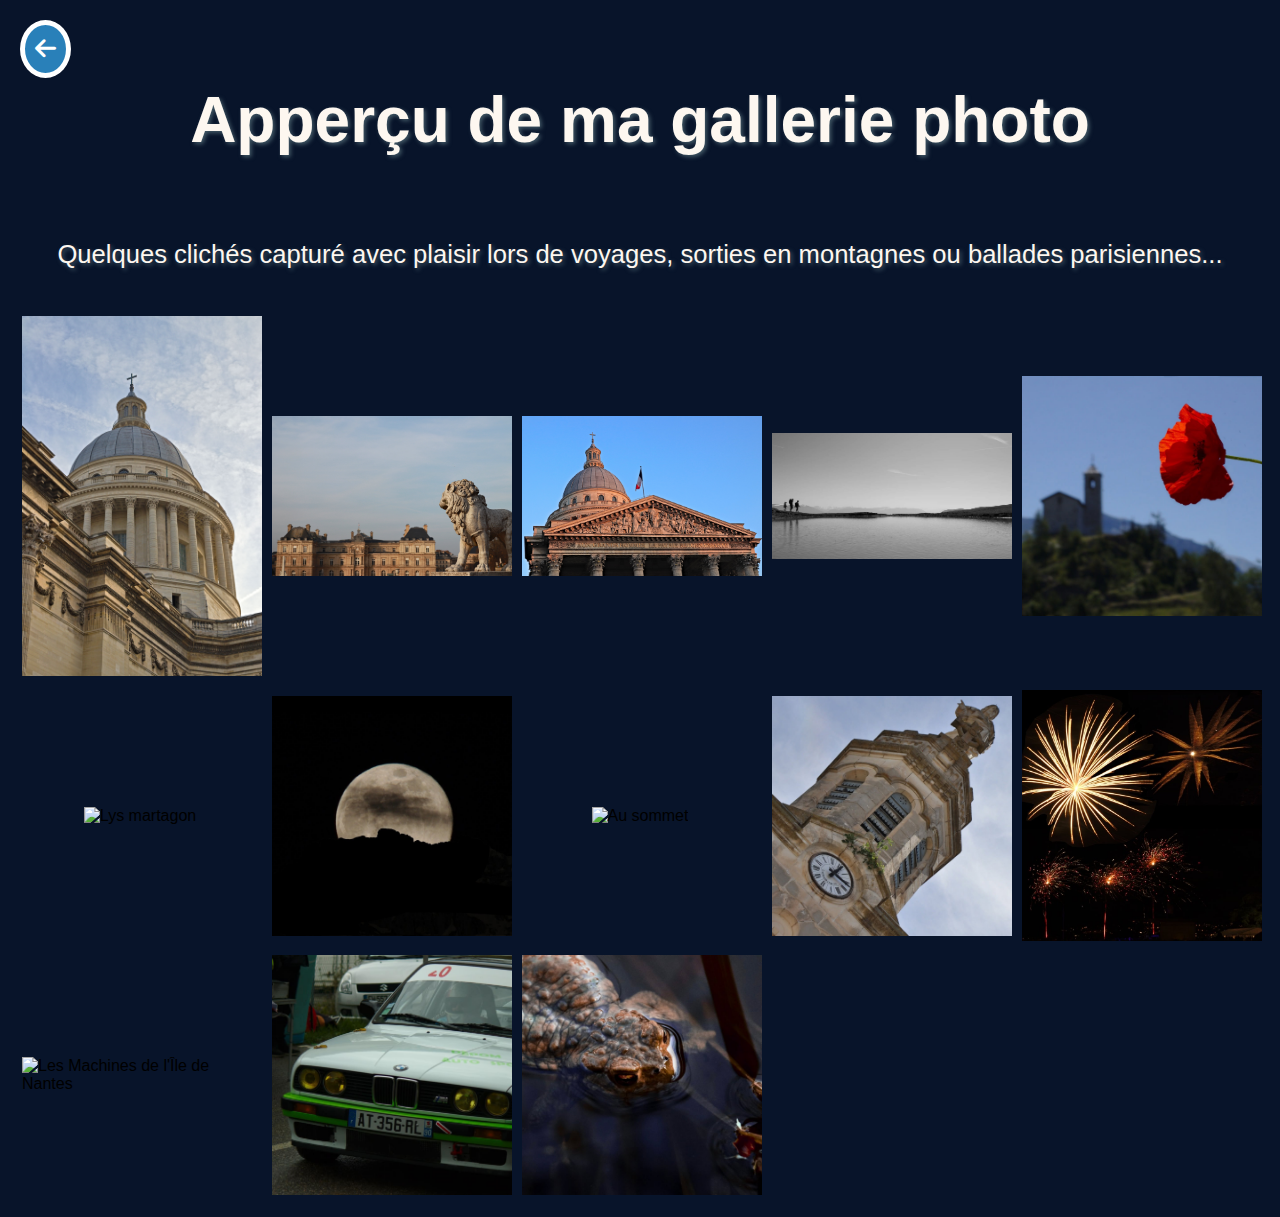
==== gallerie/index_gallerie.html @ fe6cbc54 "Premier commit" ====
<!DOCTYPE html>
<html lang="fr">
  <head>
    <meta charset="UTF-8" />
    <meta name="viewport" content="width=device-width, initial-scale=1.0" />
    <title>Bastien AVRILLON - Galerie</title>
    <link rel="stylesheet" href="style_gallerie.css" />
    <link
      rel="stylesheet"
      href="https://cdnjs.cloudflare.com/ajax/libs/font-awesome/6.5.1/css/all.min.css"
    />
  </head>
  <body>
    <header>
      <a href="../index.html" class="home-arrow">
        <i class="fas fa-arrow-left"></i>
      </a>
      <h1>Apperçu de ma gallerie photo</h1>
      <h3>
        Quelques clichés capturé avec plaisir lors de voyages, sorties en
        montagnes ou ballades parisiennes...
      </h3>
    </header>
    <div class="gallery" id="gallery"></div>
    <div id="lightbox" class="lightbox">
      <span class="close">&times;</span>
      <img class="lightbox-content" id="lightbox-img" />
      <div id="caption"></div>
    </div>

    <script src="script_gallerie.js"></script>
  </body>
</html>
---- gallerie/style_gallerie.css ----
body {
    font-family: 'Poppins', sans-serif;
    background-color: #08142a;
    margin: 0;
    padding: 20px;
    display: flex;
    flex-direction: column; 
    align-items: center; 
}

.home-arrow {
    position: fixed;
    top: 20px;
    left: 20px;
    font-size: 24px; /* Taille de l'icône */
    text-decoration: none;
    color: #ffffff; /* Couleur de la flèche */
    background: #2980b9; /* Fond légèrement transparent */
    padding: 10px;
    border-radius: 50%; /* Forme arrondie */
    border: 5px solid;
    transition: all 0.3s ease;
}

.home-arrow:hover {
    background: rgba(255, 255, 255, 1);
    color: #000; /* Changement de couleur au survol */
    transform: scale(1.1); /* Effet d’agrandissement au survol */
}

h1 {
font-size: 4rem;
font-weight: 700; 
text-align: center;
color: #fdf7f0;
text-shadow: 2px 2px 4px #435966; /* Ombre du texte */
padding: 20px;
}

h3 {
    font-size: 1.6rem;
    font-weight: 500; 
    text-align: center;
    color: #fdf7f0;
    text-shadow: 2px 2px 4px #435966; /* Ombre du texte */
    padding: 20px;
    }

.gallery {
    display: grid;
    grid-template-columns: repeat(auto-fill, minmax(200px, 1fr)); /* Colonnes adaptatives */
    flex-wrap: wrap;
    gap: 10px;
    justify-content: center;
}

.gallery img {
    max-width: 100%;
    height: auto;
    margin: auto;
    object-fit: cover;
    transition: transform 0.3s ease, filter 0.3s ease;
    cursor: pointer;
    border: 2px solid transparent;
    transition: border-color 0.3 ease;
}

.gallery img:hover {
    transform: scale(1.2);
    border-color: white;
}

.lightbox {
    display: none;
    position: fixed;
    top: 0;
    left: 0;
    width: 100%;
    height: 100%;
    background: rgba(0, 0, 0, 0.8);
    justify-content: center;
    align-items: center;
    flex-direction: column;
}

.lightbox-content {
    max-width: 90%;
    max-height: 80%;
}

.close {
    position: absolute;
    top: 20px;
    right: 30px;
    font-size: 30px;
    color: white;
    cursor: pointer;
}

#caption {
    color: white;
    margin-top: 10px;
    text-align: center;
    font-size: 18px;
}
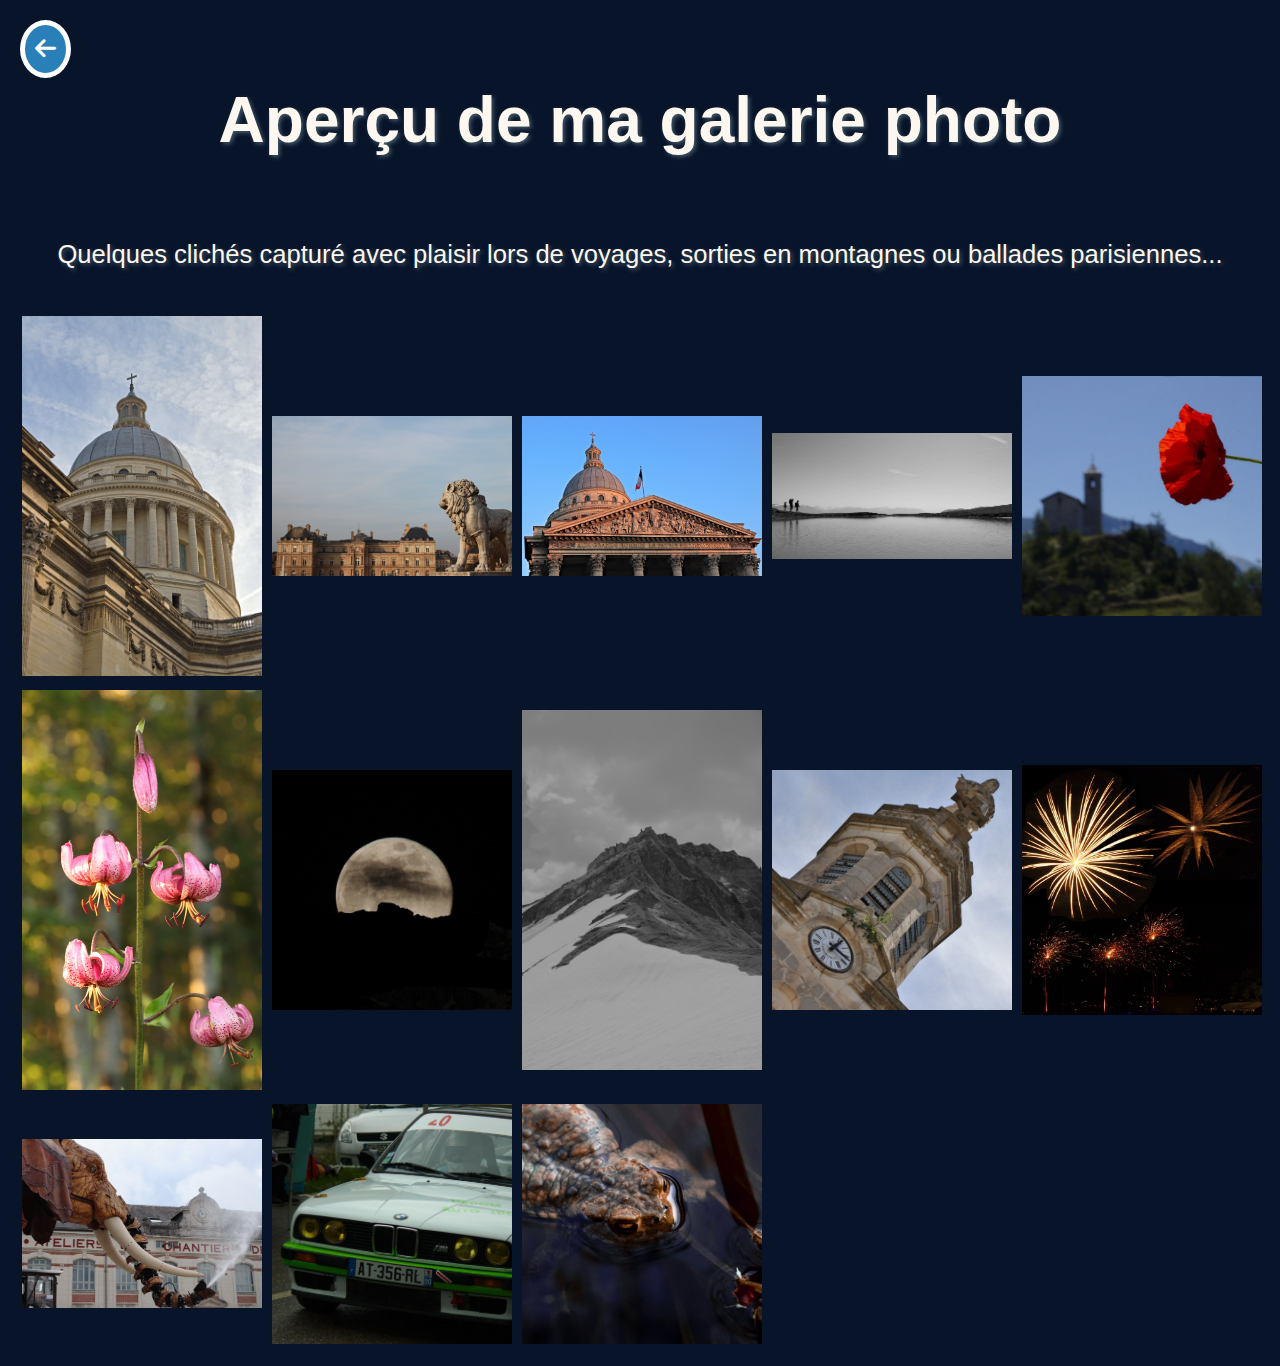
==== commit 1e196273: "corrections orthographiques" ====
--- a/gallerie/index_gallerie.html
+++ b/gallerie/index_gallerie.html
@@ -15,7 +15,7 @@
       <a href="../index.html" class="home-arrow">
         <i class="fas fa-arrow-left"></i>
       </a>
-      <h1>Apperçu de ma gallerie photo</h1>
+      <h1>Aperçu de ma galerie photo</h1>
       <h3>
         Quelques clichés capturé avec plaisir lors de voyages, sorties en
         montagnes ou ballades parisiennes...
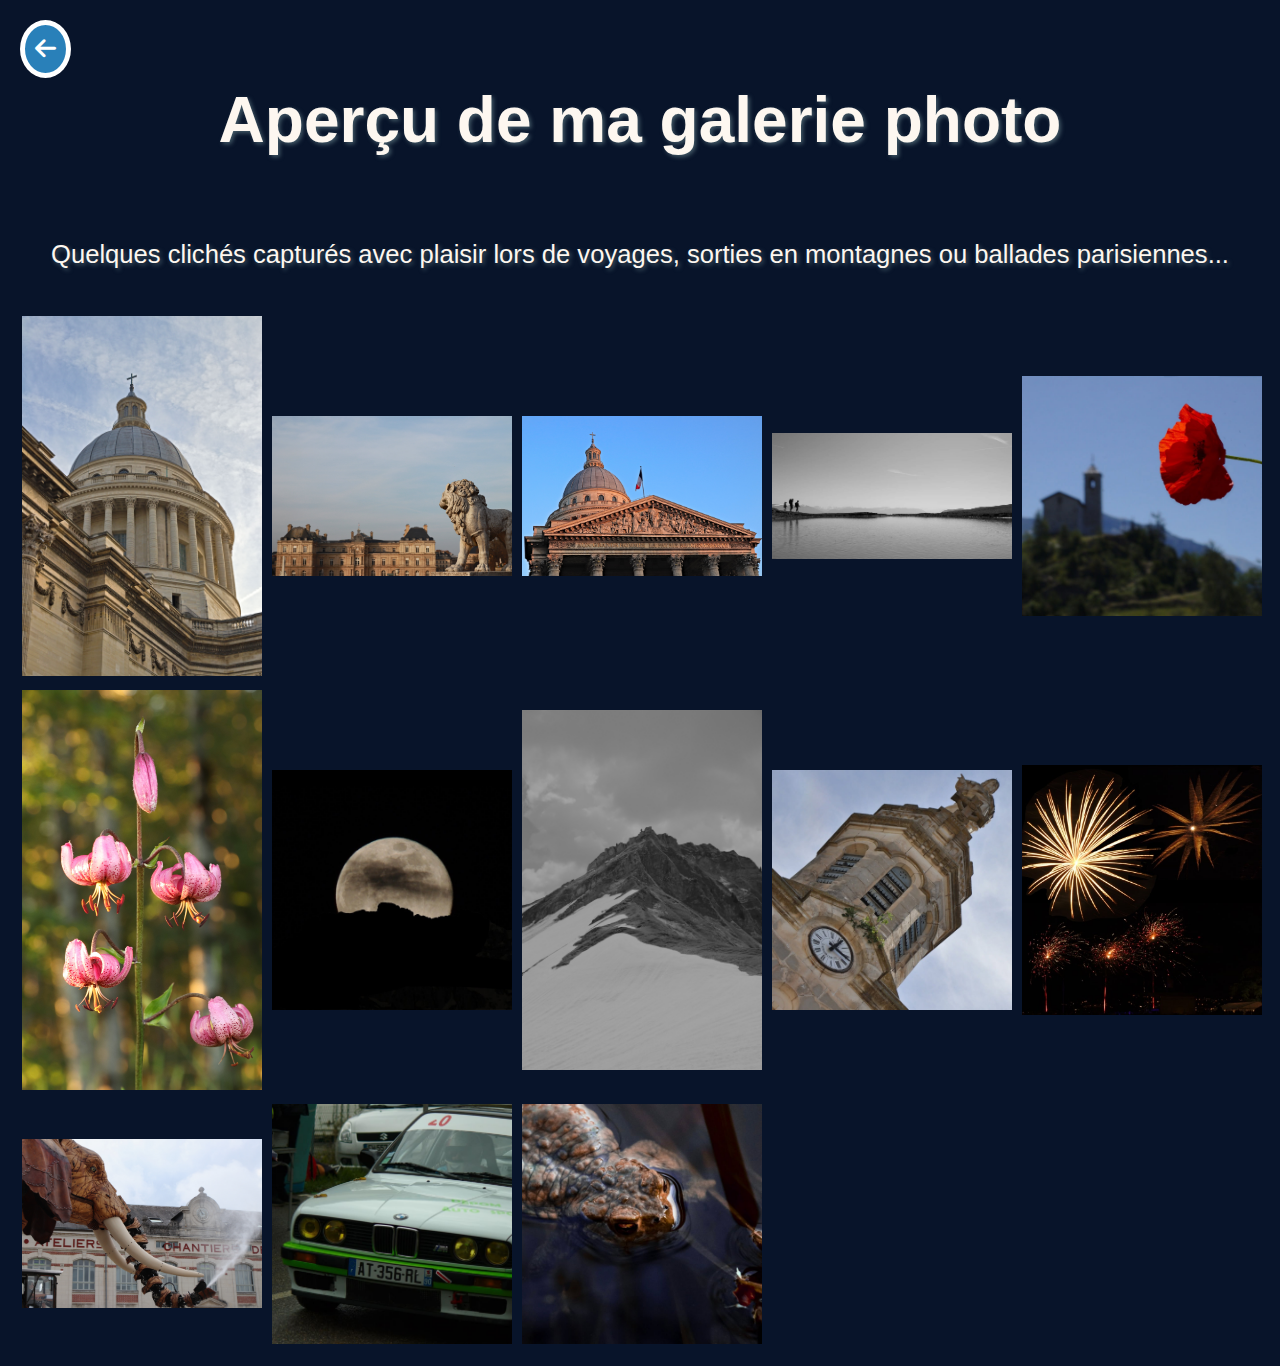
==== commit c079b15a: "corrections orthographiques bis" ====
--- a/gallerie/index_gallerie.html
+++ b/gallerie/index_gallerie.html
@@ -17,7 +17,7 @@
       </a>
       <h1>Aperçu de ma galerie photo</h1>
       <h3>
-        Quelques clichés capturé avec plaisir lors de voyages, sorties en
+        Quelques clichés capturés avec plaisir lors de voyages, sorties en
         montagnes ou ballades parisiennes...
       </h3>
     </header>
